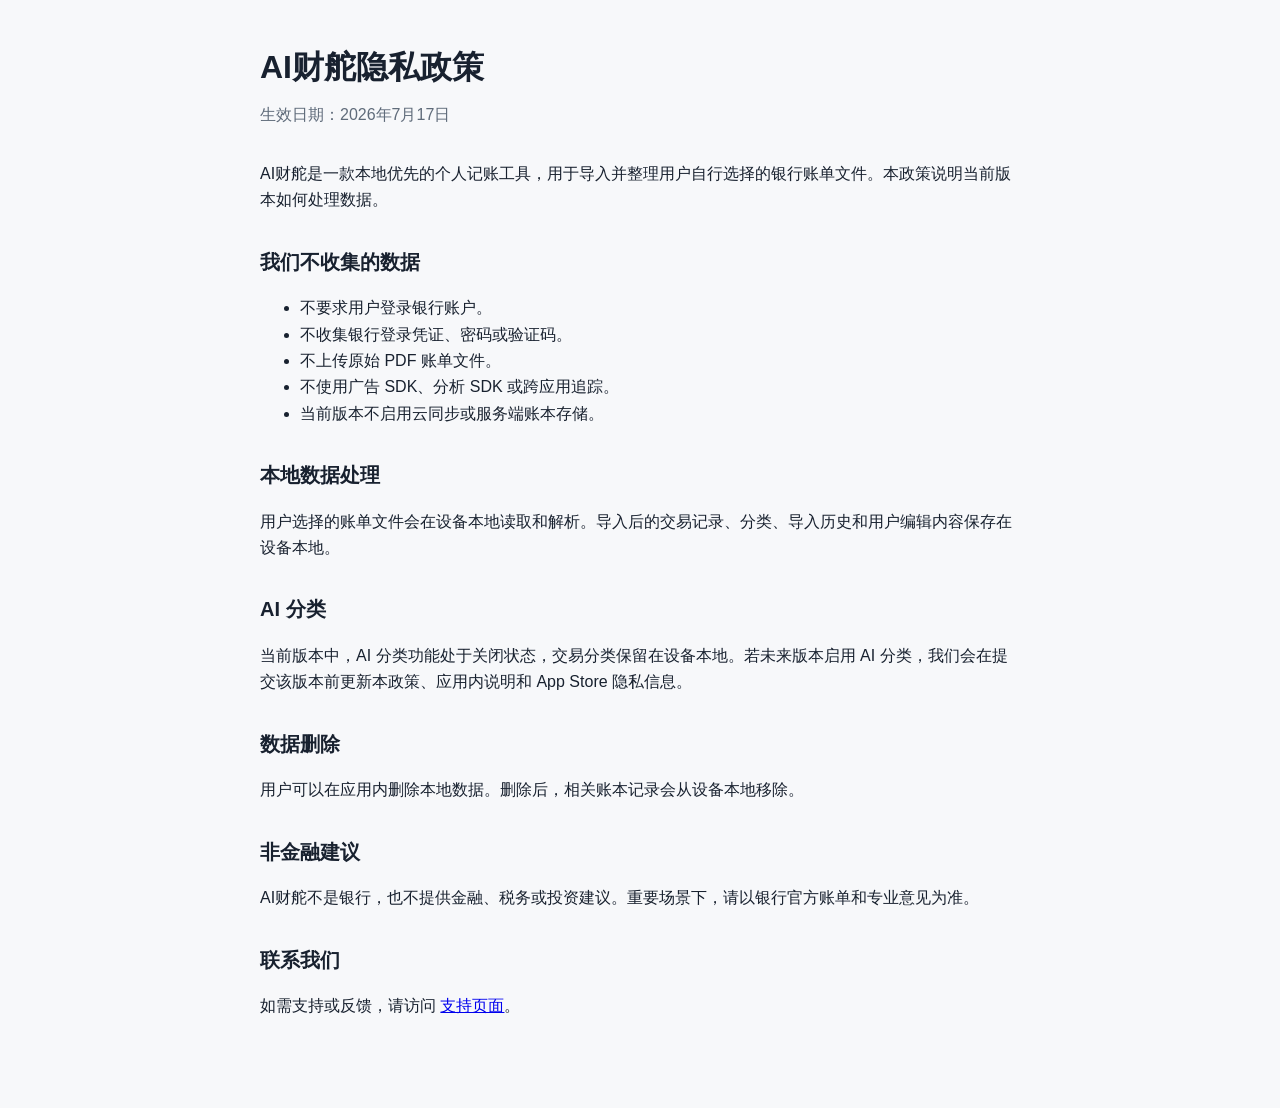
==== privacy.html @ 0e9fc239 "Add AI财舵 public support pages" ====
<!DOCTYPE html>
<html lang="zh-CN">
<head>
  <meta charset="utf-8" />
  <meta name="viewport" content="width=device-width, initial-scale=1" />
  <title>AI财舵隐私政策</title>
  <style>
    body {
      margin: 0;
      font-family: -apple-system, BlinkMacSystemFont, "Segoe UI", sans-serif;
      line-height: 1.65;
      color: #18212f;
      background: #f7f8fa;
    }
    main {
      max-width: 760px;
      margin: 0 auto;
      padding: 48px 20px 72px;
    }
    h1 {
      font-size: 32px;
      line-height: 1.2;
      margin: 0 0 8px;
    }
    h2 {
      font-size: 20px;
      margin-top: 32px;
    }
    p, li {
      font-size: 16px;
    }
    .meta {
      color: #5f6b7a;
      margin-bottom: 32px;
    }
  </style>
</head>
<body>
  <main>
    <h1>AI财舵隐私政策</h1>
    <p class="meta">生效日期：2026年7月17日</p>

    <p>AI财舵是一款本地优先的个人记账工具，用于导入并整理用户自行选择的银行账单文件。本政策说明当前版本如何处理数据。</p>

    <h2>我们不收集的数据</h2>
    <ul>
      <li>不要求用户登录银行账户。</li>
      <li>不收集银行登录凭证、密码或验证码。</li>
      <li>不上传原始 PDF 账单文件。</li>
      <li>不使用广告 SDK、分析 SDK 或跨应用追踪。</li>
      <li>当前版本不启用云同步或服务端账本存储。</li>
    </ul>

    <h2>本地数据处理</h2>
    <p>用户选择的账单文件会在设备本地读取和解析。导入后的交易记录、分类、导入历史和用户编辑内容保存在设备本地。</p>

    <h2>AI 分类</h2>
    <p>当前版本中，AI 分类功能处于关闭状态，交易分类保留在设备本地。若未来版本启用 AI 分类，我们会在提交该版本前更新本政策、应用内说明和 App Store 隐私信息。</p>

    <h2>数据删除</h2>
    <p>用户可以在应用内删除本地数据。删除后，相关账本记录会从设备本地移除。</p>

    <h2>非金融建议</h2>
    <p>AI财舵不是银行，也不提供金融、税务或投资建议。重要场景下，请以银行官方账单和专业意见为准。</p>

    <h2>联系我们</h2>
    <p>如需支持或反馈，请访问 <a href="support.html">支持页面</a>。</p>
  </main>
</body>
</html>
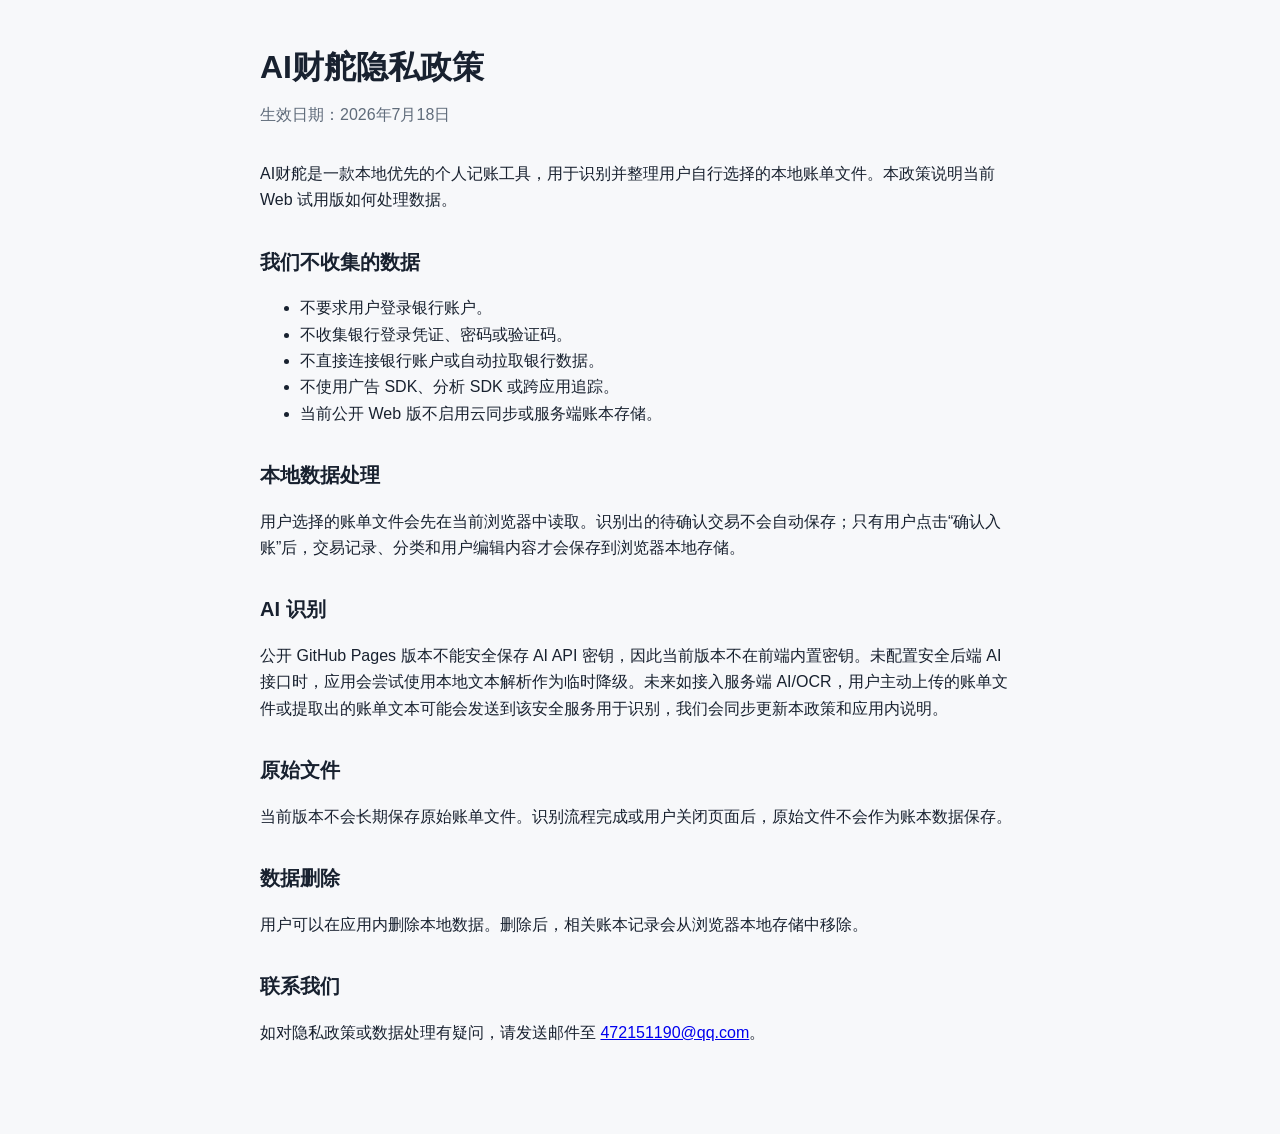
==== commit 5d0c3ae2: "Add statement file import preview" ====
--- a/privacy.html
+++ b/privacy.html
@@ -38,33 +38,33 @@
 <body>
   <main>
     <h1>AI财舵隐私政策</h1>
-    <p class="meta">生效日期：2026年7月17日</p>
+    <p class="meta">生效日期：2026年7月18日</p>
 
-    <p>AI财舵是一款本地优先的个人记账工具，用于导入并整理用户自行选择的银行账单文件。本政策说明当前版本如何处理数据。</p>
+    <p>AI财舵是一款本地优先的个人记账工具，用于识别并整理用户自行选择的本地账单文件。本政策说明当前 Web 试用版如何处理数据。</p>
 
     <h2>我们不收集的数据</h2>
     <ul>
       <li>不要求用户登录银行账户。</li>
       <li>不收集银行登录凭证、密码或验证码。</li>
-      <li>不上传原始 PDF 账单文件。</li>
+      <li>不直接连接银行账户或自动拉取银行数据。</li>
       <li>不使用广告 SDK、分析 SDK 或跨应用追踪。</li>
-      <li>当前版本不启用云同步或服务端账本存储。</li>
+      <li>当前公开 Web 版不启用云同步或服务端账本存储。</li>
     </ul>
 
     <h2>本地数据处理</h2>
-    <p>用户选择的账单文件会在设备本地读取和解析。导入后的交易记录、分类、导入历史和用户编辑内容保存在设备本地。</p>
+    <p>用户选择的账单文件会先在当前浏览器中读取。识别出的待确认交易不会自动保存；只有用户点击“确认入账”后，交易记录、分类和用户编辑内容才会保存到浏览器本地存储。</p>
 
-    <h2>AI 分类</h2>
-    <p>当前版本中，AI 分类功能处于关闭状态，交易分类保留在设备本地。若未来版本启用 AI 分类，我们会在提交该版本前更新本政策、应用内说明和 App Store 隐私信息。</p>
+    <h2>AI 识别</h2>
+    <p>公开 GitHub Pages 版本不能安全保存 AI API 密钥，因此当前版本不在前端内置密钥。未配置安全后端 AI 接口时，应用会尝试使用本地文本解析作为临时降级。未来如接入服务端 AI/OCR，用户主动上传的账单文件或提取出的账单文本可能会发送到该安全服务用于识别，我们会同步更新本政策和应用内说明。</p>
+
+    <h2>原始文件</h2>
+    <p>当前版本不会长期保存原始账单文件。识别流程完成或用户关闭页面后，原始文件不会作为账本数据保存。</p>
 
     <h2>数据删除</h2>
-    <p>用户可以在应用内删除本地数据。删除后，相关账本记录会从设备本地移除。</p>
-
-    <h2>非金融建议</h2>
-    <p>AI财舵不是银行，也不提供金融、税务或投资建议。重要场景下，请以银行官方账单和专业意见为准。</p>
+    <p>用户可以在应用内删除本地数据。删除后，相关账本记录会从浏览器本地存储中移除。</p>
 
     <h2>联系我们</h2>
-    <p>如需支持或反馈，请访问 <a href="support.html">支持页面</a>。</p>
+    <p>如对隐私政策或数据处理有疑问，请发送邮件至 <a href="mailto:472151190@qq.com">472151190@qq.com</a>。</p>
   </main>
 </body>
 </html>
